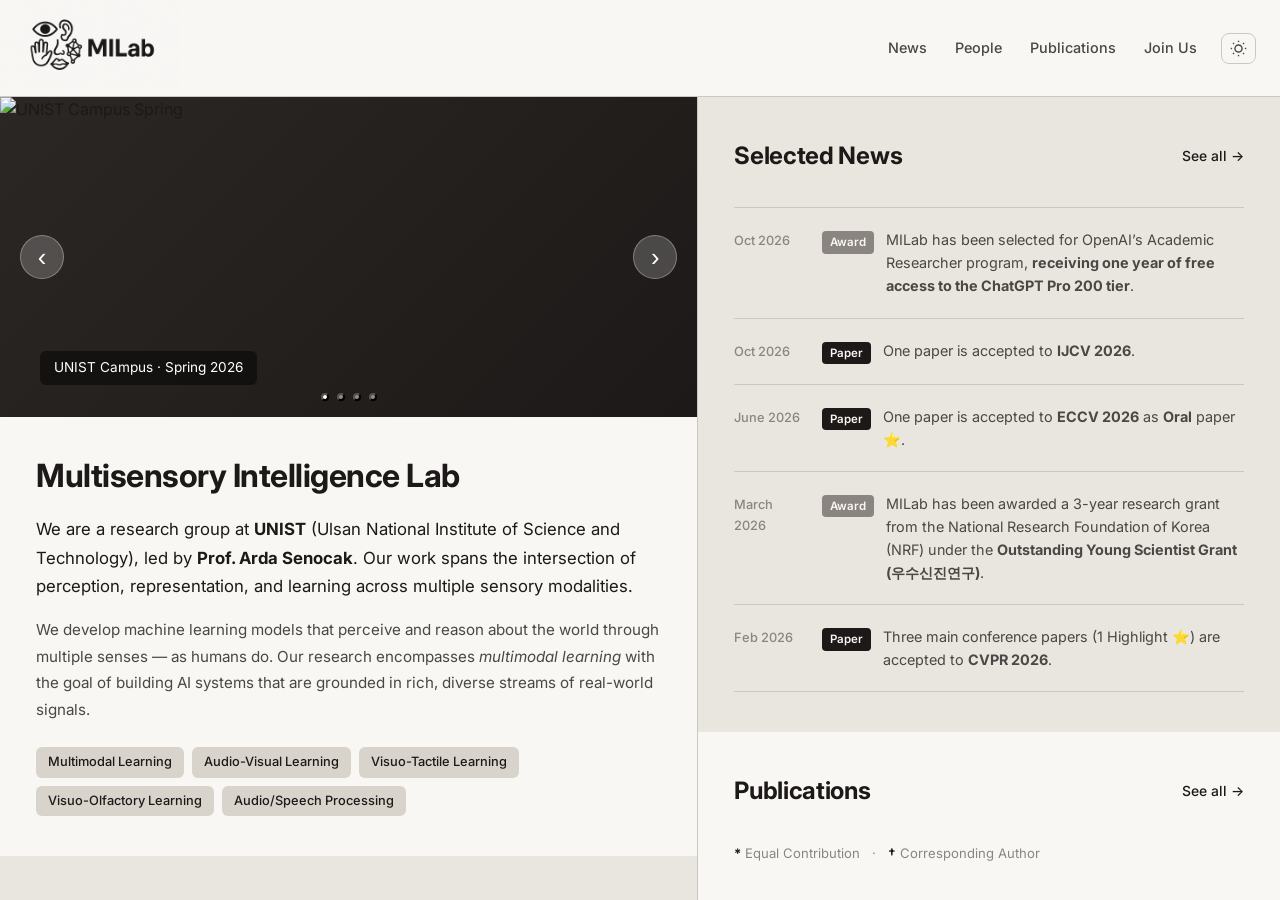
==== index.html @ 5af37956 "Update index.html" ====
<!DOCTYPE html>
<html lang="en" data-theme="light">
<head>
  <meta charset="UTF-8" />
  <meta name="viewport" content="width=device-width, initial-scale=1.0" />
  <title>Multisensory Intelligence Lab — UNIST</title>
  <meta name="description" content="Multisensory Intelligence Lab at UNIST, led by Prof. Arda Senocak. Research in multimodal learning, audio-visual modeling, and sensory data processing." />
  <link rel="stylesheet" href="assets/css/style.css" />
  <link rel="preconnect" href="https://fonts.googleapis.com" />
  <link href="https://fonts.googleapis.com/css2?family=Inter:wght@300;400;500;600;700&display=swap" rel="stylesheet" />
</head>
<body>

  <!-- ── Navigation ── -->
  <header class="navbar">
    <a href="index.html" class="nav-logo">
      <img src="imgs/MILAB.png" alt="MILab" class="nav-logo-img" />
    </a>
    <div class="nav-inner">
      <nav class="nav-links">
        <a href="news.html">News</a>
        <a href="people.html">People</a>
        <a href="publications.html">Publications</a>
        <a href="join.html">Join Us</a>
      </nav>
      <button class="theme-toggle" id="themeToggle" aria-label="Toggle theme">
        <svg class="icon-sun" xmlns="http://www.w3.org/2000/svg" viewBox="0 0 24 24" fill="none" stroke="currentColor" stroke-width="2"><circle cx="12" cy="12" r="5"/><line x1="12" y1="1" x2="12" y2="3"/><line x1="12" y1="21" x2="12" y2="23"/><line x1="4.22" y1="4.22" x2="5.64" y2="5.64"/><line x1="18.36" y1="18.36" x2="19.78" y2="19.78"/><line x1="1" y1="12" x2="3" y2="12"/><line x1="21" y1="12" x2="23" y2="12"/><line x1="4.22" y1="19.78" x2="5.64" y2="18.36"/><line x1="18.36" y1="5.64" x2="19.78" y2="4.22"/></svg>
        <svg class="icon-moon" xmlns="http://www.w3.org/2000/svg" viewBox="0 0 24 24" fill="none" stroke="currentColor" stroke-width="2"><path d="M21 12.79A9 9 0 1 1 11.21 3 7 7 0 0 0 21 12.79z"/></svg>
      </button>
      <button class="hamburger" id="hamburger" aria-label="Open menu">&#9776;</button>
    </div>
    <div class="mobile-menu" id="mobileMenu">
      <a href="news.html">News</a>
      <a href="people.html">People</a>
      <a href="publications.html">Publications</a>
      <a href="join.html">Join Us</a>
    </div>
  </header>

  <main class="split-layout">

    <!-- ══ LEFT COLUMN ══ -->
    <div class="col-left">

      <!-- ── Hero / Carousel ── -->
      <section class="hero">
        <div class="carousel" id="carousel">
          <div class="carousel-track" id="carouselTrack">
            <div class="carousel-slide" style="background: linear-gradient(135deg,#2a2724 0%,#1c1918 100%);">
              <img src="imgs/campus_spring.jpeg" alt="UNIST Campus Spring" style="width:100%;height:100%;object-fit:cover;position:absolute;top:0;left:0;" />
              <div class="slide-label">UNIST Campus · Spring 2026</div>
            </div>
            <div class="carousel-slide" style="background: linear-gradient(135deg,#2a2724 0%,#1c1918 100%);">
              <img src="imgs/2026_teacher's_day.jpg" alt="UNIST Campus Spring" style="width:100%;height:100%;object-fit:cover;position:absolute;top:0;left:0;" />
              <div class="slide-label">Teacher's Day · Spring, 2026</div>
            </div>
            <div class="carousel-slide" style="background: linear-gradient(135deg,#2a2724 0%,#1c1918 100%);">
              <img src="imgs/cvpr2026.jpeg" alt="CVPR 2026" style="width:100%;height:100%;object-fit:cover;position:absolute;top:0;left:0;" />
              <div class="slide-label">CVPR · 2026</div>
            </div>
            <div class="carousel-slide" style="background: linear-gradient(135deg,#2a2724 0%,#1c1918 100%);">
              <img src="imgs/summer lunch 2026.jpeg" alt="Summer Lunch 2026" style="width:100%;height:100%;object-fit:cover;object-position:bottom;position:absolute;top:0;left:0;" />
              <div class="slide-label">Summer Lunch · 2026</div>
            </div>
          </div>
          <button class="carousel-btn prev" id="carouselPrev" aria-label="Previous">&#8249;</button>
          <button class="carousel-btn next" id="carouselNext" aria-label="Next">&#8250;</button>
          <div class="carousel-dots" id="carouselDots"></div>
        </div>
      </section>

      <!-- ── Mission ── -->
      <section class="mission" id="about">
        <div class="col-section">
          <h1 class="mission-title">Multisensory Intelligence Lab</h1>
          <p class="mission-lead">
            We are a research group at <strong>UNIST</strong> (Ulsan National Institute of Science and Technology),
            led by <strong>Prof. Arda Senocak</strong>. Our work spans the intersection of perception,
            representation, and learning across multiple sensory modalities.
          </p>
          <p class="mission-body">
            We develop machine learning models that perceive and reason about the world through
            multiple senses — as humans do. Our research encompasses
            <em>multimodal learning</em> with the goal of building AI systems
            that are grounded in rich, diverse streams of real-world signals.
          </p>
          <div class="mission-tags">
            <span class="tag">Multimodal Learning</span>
            <span class="tag">Audio-Visual Learning</span>
            <span class="tag">Visuo-Tactile Learning</span>
            <span class="tag">Visuo-Olfactory Learning</span>
            <span class="tag">Audio/Speech Processing</span>
          </div>
        </div>
      </section>

      <!-- ── People Preview ── -->
      <section class="people-preview">
        <div class="col-section">
          <div class="section-header">
            <h2 class="section-title">People</h2>
            <a href="people.html" class="see-all">See all →</a>
          </div>
          <div class="people-grid">
            <div class="person-card">
              <div class="person-avatar"><img src="imgs/arda.jpg" alt="Arda" class="student-avatar-img"></div>
              <div class="person-card-body">
                <h4>Arda Senocak</h4>
                <p>Principal Investigator</p>
              </div>
            </div>
            <div class="person-card">
              <div class="person-avatar"><img src="imgs/yewon.jpeg" alt="Yewon Kim" class="student-avatar-img"></div>
              <div class="person-card-body">
                <h4>Yewon Kim</h4>
                <p>PhD Student</p>
              </div>
            </div>
            <div class="person-card">
              <div class="person-avatar"><img src="imgs/lsh.jpg" alt="Assan" class="student-avatar-img"></div>
              <div class="person-card-body">
                <h4>Sanghyeok Lee</h4>
                <p>Undergraduate Researcher</p>
              </div>
            </div>
            <div class="person-card">
              <div class="person-avatar"><img src="imgs/join us.png" alt="join us" class="student-avatar-img"></div>
              <div class="person-card-body">
                <h4>Is That You?</h4>
                <p>Join Us!</p>
              </div>
            </div>
          </div>
          <div class="join-box" style="margin-top:24px;">
            <h2>Join MILab</h2>
            <p>
              We are actively looking for motivated <strong>PhD/MS students</strong> and <strong>Undergraduate interns</strong>
              passionate about multimodal learning and sensory AI.
              If you are interested, please click the button below to see how to apply.
            </p>
            <a href="join.html" class="join-btn" target="_blank" rel="noopener">Join Our Lab</a>
          </div>
        </div>
      </section>

      <!-- ── Inline footer for split view ── -->
      <div class="col-footer">
        <div class="col-footer-social">
          <a href="mailto:multisensory.intelligence.lab@gmail.com" aria-label="Email" target="_blank">
            <svg xmlns="http://www.w3.org/2000/svg" viewBox="0 0 24 24" fill="none" stroke="currentColor" stroke-width="2" width="18" height="18"><rect x="2" y="4" width="20" height="16" rx="2"/><polyline points="2,4 12,14 22,4"/></svg>
          </a>
          <a href="https://github.com/unist-milab-research" aria-label="GitHub">
            <svg xmlns="http://www.w3.org/2000/svg" viewBox="0 0 24 24" fill="currentColor" width="18" height="18"><path d="M12 .297c-6.63 0-12 5.373-12 12 0 5.303 3.438 9.8 8.205 11.385.6.113.82-.258.82-.577 0-.285-.01-1.04-.015-2.04-3.338.724-4.042-1.61-4.042-1.61C4.422 18.07 3.633 17.7 3.633 17.7c-1.087-.744.084-.729.084-.729 1.205.084 1.838 1.236 1.838 1.236 1.07 1.835 2.809 1.305 3.495.998.108-.776.417-1.305.76-1.605-2.665-.3-5.466-1.332-5.466-5.93 0-1.31.465-2.38 1.235-3.22-.135-.303-.54-1.523.105-3.176 0 0 1.005-.322 3.3 1.23.96-.267 1.98-.399 3-.405 1.02.006 2.04.138 3 .405 2.28-1.552 3.285-1.23 3.285-1.23.645 1.653.24 2.873.12 3.176.765.84 1.23 1.91 1.23 3.22 0 4.61-2.805 5.625-5.475 5.92.42.36.81 1.096.81 2.22 0 1.606-.015 2.896-.015 3.286 0 .315.21.69.825.57C20.565 22.092 24 17.592 24 12.297c0-6.627-5.373-12-12-12"/></svg>
          </a>
        </div>
        <p>&copy; 2026 Multisensory Intelligence Lab, UNIST</p>
      </div>

    </div><!-- /col-left -->

    <!-- ══ RIGHT COLUMN ══ -->
    <div class="col-right">

      <!-- ── Updates ── -->
      <section class="updates" id="updates">
        <div class="col-section">
          <div class="section-header">
            <h2 class="section-title">Selected News</h2>
            <a href="news.html" class="see-all">See all →</a>
          </div>
          <div class="updates-list">
            <div class="update-item">
              <span class="update-date">Oct 2026</span>
              <div class="update-content">
                <span class="update-badge news">Award</span>
                <p>MILab has been selected for OpenAI’s Academic Researcher program, <strong>receiving one year of free access to the ChatGPT Pro 200 tier</strong>.</p>
              </div>
            </div>
            <div class="update-item">
              <span class="update-date">Oct 2026</span>
              <div class="update-content">
                <span class="update-badge">Paper</span>
                <p>One paper is accepted to <strong>IJCV 2026</strong>.</p>
              </div>
            </div>
            <div class="update-item">
              <span class="update-date">June 2026</span>
              <div class="update-content">
                <span class="update-badge">Paper</span>
                <p>One paper is accepted to <strong>ECCV 2026</strong> as <strong>Oral</strong> paper ⭐.</p>
              </div>
            </div>
            <div class="update-item">
              <span class="update-date">March 2026</span>
              <div class="update-content">
                <span class="update-badge news">Award</span>
                <p>MILab has been awarded a 3-year research grant from the National Research Foundation of Korea (NRF) under the <strong>Outstanding Young Scientist Grant (우수신진연구)</strong>.</p>
              </div>
            </div>
            <div class="update-item">
              <span class="update-date">Feb 2026</span>
              <div class="update-content">
                <span class="update-badge">Paper</span>
                <p>Three main conference papers (1 Highlight ⭐) are accepted to <strong>CVPR 2026</strong>.</p>
              </div>
            </div>
          </div>
        </div>
      </section>

      <!-- ── Publications Preview ── -->
      <section class="publications-preview" id="publications-preview">
        <div class="col-section">
          <div class="section-header">
            <h2 class="section-title">Publications</h2>
            <a href="publications.html" class="see-all">See all →</a>
          </div>
          <p class="pub-legend">
            <span class="pub-legend-symbol">*</span> Equal Contribution &nbsp;&nbsp;·&nbsp;&nbsp;
            <span class="pub-legend-symbol">†</span> Corresponding Author
          </p>
          <div class="pub-card" data-year="2026">
            <div class="pub-thumb"><img src="imgs/combined2.png" alt="Sound2Vision teaser"></div>
            <div class="pub-info">
              <h3 class="pub-title">Sound2Vision: Generating Diverse Visuals from Audio through Cross-Modal Latent Alignment</h3>
              <p class="pub-authors">Sung Bin Kim, <strong>Arda Senocak</strong>, Hyunwoo Ha, Tae-Hyun Oh</p>
              <p class="pub-venue"><strong>IJCV 2026</strong></p>
              <div class="pub-links">
                <a href="https://sound2scene.github.io/" class="pub-link">Project</a>
                <a href="https://arxiv.org/pdf/2412.06209" class="pub-link">PDF</a>
                <a href="https://github.com/kaist-ami/Sound2Scene" class="pub-link">Code</a>
              </div>
            </div>
          </div>
          <div class="pub-card" data-year="2026">
            <div class="pub-thumb"><img src="imgs/see_sniff.jpg" alt="See_Sniff teaser"></div>
            <div class="pub-info">
              <h3 class="pub-title">See & Sniff: Learning Visuo-Olfactory Representations</h3>
              <p class="pub-authors">Seongyu Kim*, Seungwoo Lee*, Hyeonggon Ryu, Joon Son Chung, <strong>Arda Senocak</strong>†</p>
              <p class="pub-venue"><strong>ECCV 2026</strong> <span class="pub-meta">Selected as Oral Paper ⭐(† Corresponding Author)</span></p>
              <div class="pub-links">
                <a href="https://mm.kaist.ac.kr/projects/SeeandSniff/" class="pub-link">Project</a>
                <a href="https://arxiv.org/abs/2606.27307" class="pub-link">PDF</a>
                <a href="https://github.com/kaistmm/SeeandSniff" class="pub-link">Code</a>
              </div>
            </div>
          </div>
          <div class="pub-card" data-year="2026">
            <div class="pub-thumb"><img src="imgs/localizeTouch.png" alt="Seeing Through Touch teaser"></div>
            <div class="pub-info">
              <h3 class="pub-title">Seeing Through Touch: Tactile-Driven Visual Localization of Material Regions</h3>
              <p class="pub-authors">Seongyu Kim, Seungwoo Lee, Hyeonggon Ryu, Joon Son Chung, <strong>Arda Senocak</strong>†</p>
              <p class="pub-venue"><strong>CVPR 2026</strong> <span class="pub-meta">(† Corresponding Author)</span></p>
              <div class="pub-links">
                <a href="https://mm.kaist.ac.kr/projects/SeeingThroughTouch/" class="pub-link">Project</a>
                <a href="https://arxiv.org/pdf/2604.11579" class="pub-link">PDF</a>
                <a href="https://github.com/kaistmm/SeeingThroughTouch" class="pub-link">Code</a>
              </div>
            </div>
          </div>
          <div class="pub-card" data-year="2026">
            <div class="pub-thumb"><img src="imgs/synthetic_ssl.png" alt="Synthetic SSL teaser"></div>
            <div class="pub-info">
              <h3 class="pub-title">How Far Can We Go With Synthetic Data for Audio-Visual Sound Source Localization?</h3>
              <p class="pub-authors"><strong>Arda Senocak*</strong>, Sooyoung Park*, Tae-Hyun Oh, Joon Son Chung</p>
              <p class="pub-venue"><strong>CVPR 2026</strong> <span class="pub-meta">Selected as Highlight Paper ⭐ (* Equal Contribution)</span></p>
              <div class="pub-links">
              </div>
            </div>
          </div>
          <div class="pub-card" data-year="2026">
            <div class="pub-thumb"><img src="imgs/avCASS.png" alt="CASS teaser"></div>
            <div class="pub-info">
              <h3 class="pub-title">Cinematic Audio Source Separation Using Visual Cues</h3>
              <p class="pub-authors">Kang Zhang*, Suyeon Lee*, <strong>Arda Senocak</strong>†, Joon Son Chung†</p>
              <p class="pub-venue"><strong>CVPR 2026</strong> <span class="pub-meta">(† Co-Corresponding Author)</span></p>
              <div class="pub-links">
                <a href="https://cass-flowmatching.github.io/" class="pub-link">Project</a>
                <a href="https://arxiv.org/pdf/2603.26113" class="pub-link">PDF</a>
                <a href="https://github.com/pantheon5100/AVCASS" class="pub-link">Code</a>
              </div>
            </div>
          </div>
        </div>
      </section>

    </div><!-- /col-right -->

  </main>

  <!-- ── Footer ── -->
  <footer class="footer">
    <div class="container">
      <div class="footer-inner">
        <div class="footer-brand">
          <img src="imgs/MILAB.png" alt="MILab" class="footer-logo-img" />
          <p>Multisensory Intelligence Lab<br>UNIST · Ulsan, South Korea</p>
        </div>
        <div class="footer-links">
          <a href="news.html">News</a>
          <a href="people.html">People</a>
          <a href="publications.html">Publications</a>
        </div>
        <div class="footer-social">
          <a href="mailto:ardasnck@unist.ac.kr" class="social-link" aria-label="Email" target="_blank">
            <svg xmlns="http://www.w3.org/2000/svg" viewBox="0 0 24 24" fill="none" stroke="currentColor" stroke-width="2" width="20" height="20"><rect x="2" y="4" width="20" height="16" rx="2"/><polyline points="2,4 12,14 22,4"/></svg>
          </a>
          <a href="https://github.com/unist-milab-research" class="social-link" aria-label="GitHub" target="_blank">
            <svg xmlns="http://www.w3.org/2000/svg" viewBox="0 0 24 24" fill="currentColor" width="20" height="20"><path d="M12 .297c-6.63 0-12 5.373-12 12 0 5.303 3.438 9.8 8.205 11.385.6.113.82-.258.82-.577 0-.285-.01-1.04-.015-2.04-3.338.724-4.042-1.61-4.042-1.61C4.422 18.07 3.633 17.7 3.633 17.7c-1.087-.744.084-.729.084-.729 1.205.084 1.838 1.236 1.838 1.236 1.07 1.835 2.809 1.305 3.495.998.108-.776.417-1.305.76-1.605-2.665-.3-5.466-1.332-5.466-5.93 0-1.31.465-2.38 1.235-3.22-.135-.303-.54-1.523.105-3.176 0 0 1.005-.322 3.3 1.23.96-.267 1.98-.399 3-.405 1.02.006 2.04.138 3 .405 2.28-1.552 3.285-1.23 3.285-1.23.645 1.653.24 2.873.12 3.176.765.84 1.23 1.91 1.23 3.22 0 4.61-2.805 5.625-5.475 5.92.42.36.81 1.096.81 2.22 0 1.606-.015 2.896-.015 3.286 0 .315.21.69.825.57C20.565 22.092 24 17.592 24 12.297c0-6.627-5.373-12-12-12"/></svg>
          </a>
        </div>
      </div>
      <p class="footer-copy">&copy; 2026 Multisensory Intelligence Lab, UNIST. All rights reserved.</p>
    </div>
  </footer>

  <script src="assets/js/main.js"></script>
</body>
</html>
---- assets/css/style.css ----
/* ── Reset & Variables ── */
*, *::before, *::after { box-sizing: border-box; margin: 0; padding: 0; }

:root {
  --bg: #F8F7F4;
  --bg-2: #f0efe9;
  --bg-3: #e8e6df;
  --border: #ccc8bf;
  --text: #1c1918;
  --text-2: #4a4744;
  --text-3: #8a8581;
  --accent: #1c1918;
  --accent-light: #e0dcd4;
  --accent-2: #3a3734;
  --tag-bg: #d8d4cc;
  --tag-color: #1c1918;
  --card-bg: #F8F7F4;
  --shadow: 0 2px 12px rgba(28,25,24,0.07);
  --shadow-hover: 0 8px 32px rgba(28,25,24,0.14);
  --radius: 12px;
  --nav-height: 96px;
  --font: 'Inter', system-ui, -apple-system, sans-serif;
}

[data-theme="dark"] {
  --bg: #1a1816;
  --bg-2: #211f1c;
  --bg-3: #282522;
  --border: #3a3734;
  --text: #efebe3;
  --text-2: #b8b4ac;
  --text-3: #7a7672;
  --accent: #efebe3;
  --accent-light: #2a2724;
  --accent-2: #ccc8bf;
  --tag-bg: #2a2724;
  --tag-color: #efebe3;
  --card-bg: #211f1c;
  --shadow: 0 2px 12px rgba(0,0,0,0.35);
  --shadow-hover: 0 8px 32px rgba(0,0,0,0.55);
}

html { scroll-behavior: smooth; height: 100%; }

body {
  font-family: var(--font);
  background: var(--bg);
  color: var(--text);
  line-height: 1.6;
  transition: background 0.25s, color 0.25s;
  height: 100%;
  display: flex;
  flex-direction: column;
  overflow: hidden;
}

a { color: var(--accent); text-decoration: none; transition: opacity 0.15s; }
a:hover { opacity: 0.75; }

.container {
  max-width: 1100px;
  margin: 0 auto;
  padding: 0 24px;
}

/* ── Navbar ── */
.navbar {
  position: sticky;
  top: 0;
  z-index: 100;
  border-bottom: 1px solid var(--border);
  backdrop-filter: blur(12px);
  background: color-mix(in srgb, var(--bg) 85%, transparent);
}

.nav-logo {
  position: absolute;
  top: 0;
  left: 0;
  display: block;
  line-height: 0;
}

.nav-logo-img {
  height: 90px;
  width: auto;
  display: block;
}

.nav-inner {
  height: var(--nav-height);
  display: flex;
  align-items: center;
  justify-content: flex-end;
  padding: 0 24px;
  gap: 24px;
}

/* Invert logo to white on dark background */
[data-theme="dark"] .nav-logo-img,
[data-theme="dark"] .footer-logo-img {
  filter: invert(1);
}

.footer-logo-img {
  height: 28px;
  width: auto;
  display: block;
  margin-bottom: 8px;
}

.logo-accent {
  color: var(--accent);
}

.nav-links {
  display: flex;
  gap: 28px;
  align-items: center;
}

.nav-links a {
  color: var(--text-2);
  font-size: 0.9rem;
  font-weight: 500;
}

.nav-links a:hover { color: var(--text); opacity: 1; }

.theme-toggle {
  background: none;
  border: 1px solid var(--border);
  border-radius: 8px;
  padding: 6px 8px;
  cursor: pointer;
  color: var(--text-2);
  display: flex;
  align-items: center;
  transition: background 0.15s, border-color 0.15s;
}

.theme-toggle:hover { background: var(--bg-2); }

.theme-toggle svg { width: 17px; height: 17px; }

[data-theme="light"] .icon-moon { display: none; }
[data-theme="dark"] .icon-sun { display: none; }

.hamburger {
  display: none;
  background: none;
  border: none;
  font-size: 1.5rem;
  color: var(--text);
  cursor: pointer;
  margin-left: auto;
}

.mobile-menu {
  display: none;
  flex-direction: column;
  padding: 12px 24px 16px;
  border-top: 1px solid var(--border);
  background: var(--bg);
}

.mobile-menu.open { display: flex; }
.mobile-menu a { padding: 10px 0; color: var(--text-2); font-size: 0.95rem; }

/* ── Split Layout ── */
.split-layout {
  display: grid;
  grid-template-columns: 1.2fr 1fr;
  flex: 1;
  min-height: 0;
  overflow: hidden;
}

.col-left {
  overflow-y: auto;
  height: 100%;
  background: var(--bg);
  border-right: 1px solid var(--border);
}

.col-right {
  overflow-y: auto;
  height: 100%;
  background: var(--bg-2);
}

.col-section {
  padding: 40px 36px;
}

/* ── Hero Carousel ── */
.hero { width: 100%; overflow: hidden; position: relative; }

.carousel {
  position: relative;
  height: 320px;
  overflow: hidden;
}
.carousel-slide img {
  width: 100%;
  height: 100%;
  object-fit: cover; /* 핵심! */
  display: block;
}

.carousel-track {
  display: flex;
  height: 100%;
  transition: transform 0.5s cubic-bezier(0.4, 0, 0.2, 1);
}

.carousel-slide {
  min-width: 100%;
  height: 100%;
  position: relative;
  display: flex;
  align-items: flex-end;
  padding: 32px 40px;
}

.slide-label {
  background: rgba(0,0,0,0.45);
  color: #fff;
  padding: 6px 14px;
  border-radius: 6px;
  font-size: 0.85rem;
  backdrop-filter: blur(4px);
}

.carousel-btn {
  position: absolute;
  top: 50%;
  transform: translateY(-50%);
  background: rgba(255,255,255,0.2);
  border: 1px solid rgba(255,255,255,0.3);
  color: #fff;
  font-size: 1.6rem;
  width: 44px;
  height: 44px;
  border-radius: 50%;
  cursor: pointer;
  display: flex;
  align-items: center;
  justify-content: center;
  backdrop-filter: blur(4px);
  transition: background 0.15s;
}

.carousel-btn:hover { background: rgba(255,255,255,0.35); }
.carousel-btn.prev { left: 20px; }
.carousel-btn.next { right: 20px; }

.carousel-dots {
  position: absolute;
  bottom: 16px;
  left: 50%;
  transform: translateX(-50%);
  display: flex;
  gap: 8px;
}

.dot {
  width: 8px;
  height: 8px;
  border-radius: 50%;
  background: rgba(255,255,255,0.5);
  cursor: pointer;
  transition: background 0.2s;
}

.dot.active { background: #fff; }

/* ── Mission ── */
.mission {
  background: var(--bg);
}

.mission-grid {
  display: grid;
  grid-template-columns: 1fr 320px;
  gap: 64px;
  align-items: start;
}

.mission-title {
  font-size: 2rem;
  font-weight: 700;
  line-height: 1.2;
  margin-bottom: 20px;
  letter-spacing: -0.5px;
}

.mission-lead {
  font-size: 1.05rem;
  color: var(--text);
  margin-bottom: 16px;
  line-height: 1.7;
}

.mission-body {
  font-size: 0.95rem;
  color: var(--text-2);
  line-height: 1.75;
  margin-bottom: 24px;
}

.mission-tags {
  display: flex;
  flex-wrap: wrap;
  gap: 8px;
}

.tag {
  background: var(--tag-bg);
  color: var(--tag-color);
  border-radius: 6px;
  padding: 5px 12px;
  font-size: 0.8rem;
  font-weight: 500;
}

.pi-card {
  background: var(--card-bg);
  border: 1px solid var(--border);
  border-radius: var(--radius);
  padding: 28px;
  box-shadow: var(--shadow);
  display: flex;
  gap: 20px;
  align-items: flex-start;
}

.pi-avatar {
  width: 60px;
  height: 60px;
  border-radius: 50%;
  background: var(--text);
  color: var(--bg);
  display: flex;
  align-items: center;
  justify-content: center;
  font-weight: 700;
  font-size: 1.1rem;
  flex-shrink: 0;
}

.pi-info h3 { font-size: 1rem; font-weight: 600; margin-bottom: 4px; }

.pi-title { font-size: 0.82rem; color: var(--accent); font-weight: 500; margin-bottom: 2px; }
.pi-affil { font-size: 0.8rem; color: var(--text-3); margin-bottom: 14px; }

.pi-links { display: flex; flex-wrap: wrap; gap: 8px; }
.pi-link {
  font-size: 0.78rem;
  font-weight: 500;
  color: var(--accent);
  border: 1px solid var(--border);
  border-radius: 5px;
  padding: 3px 10px;
}
.pi-link:hover { background: var(--accent-light); opacity: 1; }

/* ── Sections common ── */
.section-title {
  font-size: 1.5rem;
  font-weight: 700;
  letter-spacing: -0.3px;
  margin-bottom: 32px;
}

.section-header {
  display: flex;
  align-items: center;
  justify-content: space-between;
  margin-bottom: 32px;
}

.section-header .section-title { margin-bottom: 0; }

.see-all {
  font-size: 0.87rem;
  font-weight: 500;
  color: var(--accent);
}

/* ── Research Areas ── */
.research-areas {
  background: var(--bg-2);
}

.areas-grid {
  display: grid;
  grid-template-columns: 1fr;
  gap: 16px;
}

.area-card {
  background: var(--card-bg);
  border: 1px solid var(--border);
  border-radius: var(--radius);
  padding: 28px;
  box-shadow: var(--shadow);
  transition: box-shadow 0.2s, transform 0.2s;
}

.area-card:hover {
  box-shadow: var(--shadow-hover);
  transform: translateY(-2px);
}

.area-icon {
  width: 48px;
  height: 48px;
  color: var(--accent);
  margin-bottom: 16px;
}

.area-card h3 {
  font-size: 1rem;
  font-weight: 600;
  margin-bottom: 10px;
}

.area-card p {
  font-size: 0.875rem;
  color: var(--text-2);
  line-height: 1.65;
}

/* ── Updates ── */
.updates {
  background: var(--bg-3);
}

.updates-list { display: flex; flex-direction: column; gap: 0; }

.update-item {
  display: flex;
  gap: 20px;
  align-items: flex-start;
  padding: 20px 0;
  border-bottom: 1px solid var(--border);
}

.update-item:first-child { border-top: 1px solid var(--border); }

.update-date {
  font-size: 0.8rem;
  color: var(--text-3);
  font-weight: 500;
  min-width: 68px;
  padding-top: 3px;
}

.update-content { display: flex; align-items: flex-start; gap: 12px; }

.update-badge {
  display: inline-block;
  background: var(--text);
  color: var(--bg);
  font-size: 0.72rem;
  font-weight: 600;
  padding: 2px 8px;
  border-radius: 4px;
  flex-shrink: 0;
  margin-top: 3px;
}

.update-badge.accepted { background: var(--text-2); }
.update-badge.news { background: var(--text-3); }

.update-content p {
  font-size: 0.9rem;
  color: var(--text-2);
  line-height: 1.6;
}

/* ── Projects ── */
.projects {
  background: var(--bg);
}

.projects-grid {
  display: grid;
  grid-template-columns: 1fr;
  gap: 16px;
}

.project-card {
  background: var(--card-bg);
  border: 1px solid var(--border);
  border-radius: var(--radius);
  overflow: hidden;
  box-shadow: var(--shadow);
  transition: box-shadow 0.2s, transform 0.2s;
}

.project-card:hover {
  box-shadow: var(--shadow-hover);
  transform: translateY(-2px);
}

.project-thumb {
  height: 120px;
  display: flex;
  align-items: center;
  justify-content: center;
}

.project-thumb-label {
  color: rgba(255,255,255,0.9);
  font-size: 1.2rem;
  font-weight: 700;
  letter-spacing: 1px;
}

.project-info { padding: 20px; }

.project-info h3 {
  font-size: 0.95rem;
  font-weight: 600;
  margin-bottom: 8px;
  line-height: 1.4;
}

.project-info p {
  font-size: 0.83rem;
  color: var(--text-2);
  line-height: 1.6;
  margin-bottom: 14px;
}

.project-tags { display: flex; flex-wrap: wrap; gap: 6px; }

.ptag {
  background: var(--bg-3);
  color: var(--text-3);
  border-radius: 4px;
  padding: 2px 8px;
  font-size: 0.75rem;
  font-weight: 500;
}

/* ── People Preview ── */
.people-preview {
  background: var(--bg-3);
}

.people-grid {
  display: grid;
  grid-template-columns: repeat(4, 1fr);
  gap: 10px;
}

.person-card {
  text-align: center;
  padding: 0;
  background: var(--card-bg);
  border: 1px solid var(--border);
  border-radius: var(--radius);
  box-shadow: var(--shadow);
  transition: box-shadow 0.2s, transform 0.2s;
  overflow: hidden;
}

.person-card:hover {
  box-shadow: var(--shadow-hover);
  transform: translateY(-2px);
}

.person-avatar {
  width: 100%;
  aspect-ratio: 1 / 1;
  border-radius: 0;
  background: var(--bg-3);
  border-bottom: 1px solid var(--border);
  color: var(--text-3);
  font-weight: 700;
  font-size: 1.2rem;
  display: flex;
  align-items: center;
  justify-content: center;
  overflow: hidden;
}

.person-avatar img {
  width: 100%;
  height: 100%;
  object-fit: cover;
}

.person-card-body {
  padding: 10px 8px 12px;
}

.person-card h4 { font-size: 0.80rem; font-weight: 600; margin-bottom: 3px; }
.person-card p { font-size: 0.70rem; color: var(--text-3); }

.join-card a {
  display: block;
  color: inherit;
  text-decoration: none;
}

.join-card .join-icon {
  width: 100%;
  aspect-ratio: 1 / 1;
  border-radius: 0;
  background: var(--bg-3);
  border-bottom: 2px dashed var(--border);
  color: var(--accent);
  font-size: 2rem;
  font-weight: 300;
  display: flex;
  align-items: center;
  justify-content: center;
}

.join-card h4 { color: var(--accent); font-size: 0.88rem; font-weight: 600; margin-bottom: 4px; }

/* ── Join Section (main page) ── */
.join-section-inline {
  padding: 0 36px 40px;
}

.join-box {
  background: var(--accent-light);
  border: 1px solid color-mix(in srgb, var(--accent) 30%, transparent);
  border-radius: var(--radius);
  padding: 36px 40px;
  text-align: center;
}

.join-box h2 { font-size: 1.3rem; font-weight: 700; margin-bottom: 14px; }
.join-box p { font-size: 0.9rem; color: var(--text-2); max-width: 560px; margin: 0 auto 24px; line-height: 1.7; }

.join-btn {
  display: inline-block;
  background: var(--accent);
  color: var(--bg);
  padding: 10px 28px;
  border-radius: 8px;
  font-size: 0.9rem;
  font-weight: 600;
  transition: opacity 0.15s;
}

.join-btn:hover { opacity: 0.85; }

/* ── Publications Preview (right column) ── */
.publications-preview {
  background: var(--bg);
}

.pub-card {
  display: flex;
  flex-direction: row;
  gap: 20px;
  padding: 20px 0;
  border-bottom: 1px solid var(--border);
  align-items: center;
}

.pub-thumb {
  width: 200px;
  height: 130px;
  border-radius: 8px;
  flex-shrink: 0;
  display: flex;
  align-items: center;
  justify-content: center;
  background: var(--bg);
  overflow: hidden;
  color: var(--text-3);
  font-size: 0.8rem;
}

.pub-thumb img {
  display: block;
  width: 100%;
  height: 100%;
  object-fit: contain;
}

.pub-title {
  font-size: 0.95rem;
  font-weight: 600;
  margin-bottom: 5px;
  line-height: 1.45;
}

.pub-authors {
  font-size: 0.83rem;
  color: var(--text-2);
  margin-bottom: 3px;
}

.pub-venue {
  font-size: 0.83rem;
  color: var(--text-3);
  margin-bottom: 10px;
}

.pub-legend {
  font-size: 0.82rem;
  color: var(--text-3);
  margin-bottom: 12px;
}

.pub-legend-symbol {
  color: var(--accent);
  font-weight: 700;
}

.pub-meta {
  font-size: 0.80rem;
  color: #e53e3e;
  margin-left: 4px;
}

.pub-links { display: flex; gap: 8px; }

.pub-link {
  font-size: 0.78rem;
  font-weight: 500;
  color: var(--accent);
  border: 1px solid var(--border);
  border-radius: 5px;
  padding: 2px 10px;
  transition: background 0.15s;
}

.pub-link:hover { background: var(--accent-light); opacity: 1; }

/* ── Inline col-footer (split view) ── */
.col-footer {
  padding: 24px 36px 32px;
  border-top: 1px solid var(--border);
  display: flex;
  align-items: center;
  gap: 16px;
}

.col-footer p {
  font-size: 0.78rem;
  color: var(--text-3);
}

.col-footer-social {
  display: flex;
  gap: 12px;
  margin-left: auto;
}

.col-footer-social a {
  color: var(--text-3);
  transition: color 0.15s;
}

.col-footer-social a:hover {
  color: var(--accent);
  opacity: 1;
}

/* ── Footer ── */
.footer {
  display: none; /* hidden in split-screen desktop mode */
  background: var(--bg-2);
  border-top: 1px solid var(--border);
  padding: 48px 0 24px;
}

.footer-inner {
  display: flex;
  gap: 48px;
  align-items: flex-start;
  margin-bottom: 32px;
  flex-wrap: wrap;
}

.footer-brand .nav-logo {
  display: inline-block;
  font-size: 1.1rem;
  font-weight: 700;
  color: var(--text);
  margin-bottom: 8px;
}

.footer-brand p {
  font-size: 0.82rem;
  color: var(--text-3);
  line-height: 1.6;
}

.footer-links {
  display: flex;
  flex-direction: column;
  gap: 8px;
  margin-left: auto;
}

.footer-links a { font-size: 0.85rem; color: var(--text-2); }

.footer-social { display: flex; gap: 16px; align-items: center; }

.social-link { color: var(--text-3); transition: color 0.15s; }
.social-link:hover { color: var(--accent); opacity: 1; }

.footer-copy {
  font-size: 0.78rem;
  color: var(--text-3);
  text-align: center;
  padding-top: 24px;
  border-top: 1px solid var(--border);
}

/* ── Responsive ── */
@media (max-width: 900px) {
  /* Collapse split layout to single column */
  body { height: auto; overflow: auto; }
  .footer { display: block; }
  .split-layout {
    display: flex;
    flex-direction: column;
    height: auto;
    overflow: visible;
  }
  .col-left, .col-right {
    display: contents;
  }
  /* Mobile section order: about → updates → publications → people */
  .hero               { order: 1; }
  .mission            { order: 2; }
  .updates            { order: 3; border-top: 1px solid var(--border); }
  .publications-preview { order: 4; border-top: 1px solid var(--border); }
  .people-preview     { order: 5; border-top: 1px solid var(--border); }
  .col-footer         { order: 6; border-top: 1px solid var(--border); }
  .areas-grid { grid-template-columns: repeat(3, 1fr); }
  .projects-grid { grid-template-columns: 1fr 1fr; }
  .people-grid { grid-template-columns: repeat(2, 1fr); }
}

@media (max-width: 640px) {
  .nav-links { display: none; }
  .hamburger { display: block; }
  .carousel { height: 220px; }
  .mission-title { font-size: 1.5rem; }
  .col-section { padding: 28px 20px; }
  .areas-grid { grid-template-columns: 1fr; }
  .projects-grid { grid-template-columns: 1fr; }
  .people-grid { grid-template-columns: repeat(2, 1fr); }
  .footer-inner { flex-direction: column; gap: 24px; }
  .footer-links { margin-left: 0; flex-direction: row; flex-wrap: wrap; gap: 12px; }
}
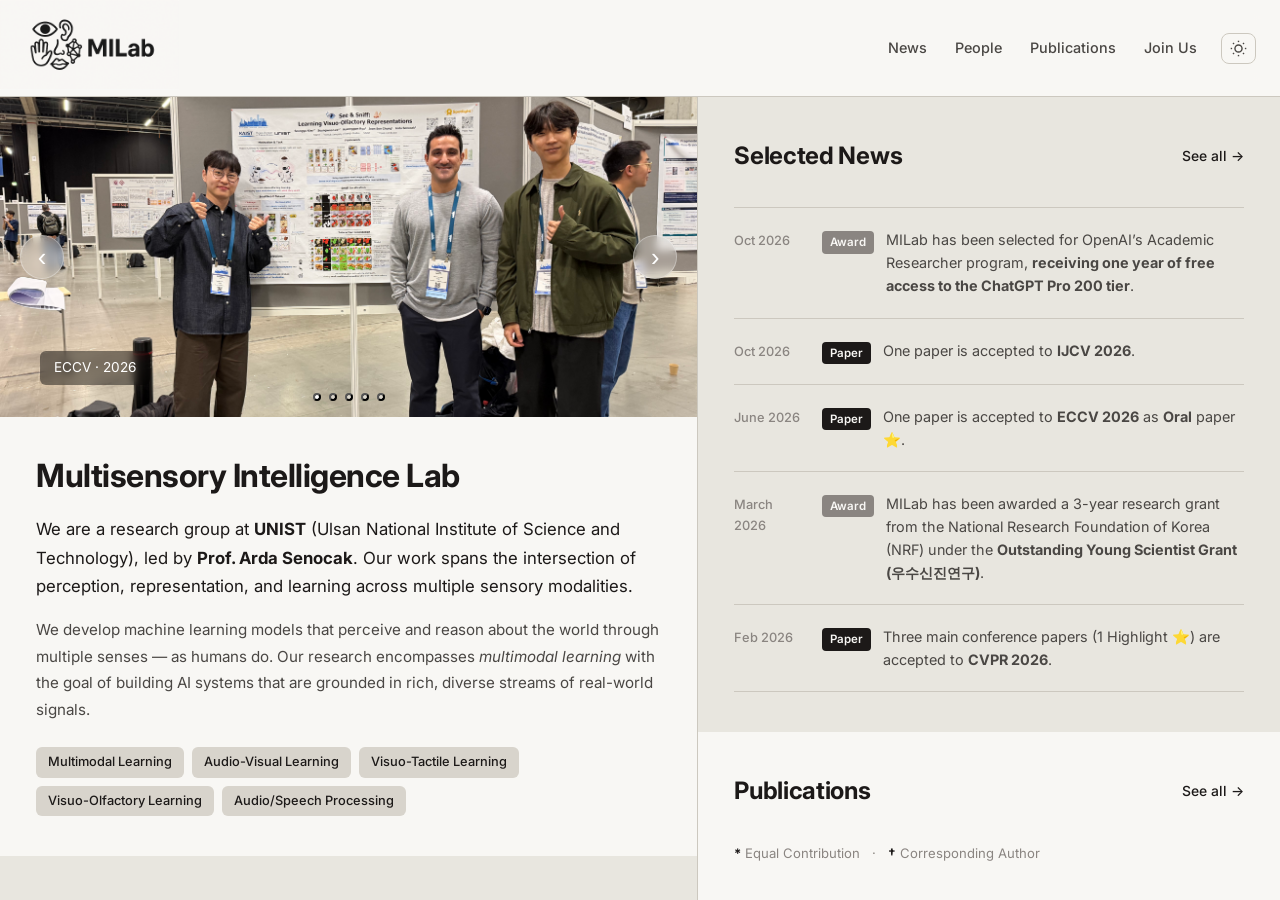
==== commit e56c0992: "Update index.html" ====
--- a/index.html
+++ b/index.html
@@ -47,6 +47,10 @@
         <div class="carousel" id="carousel">
           <div class="carousel-track" id="carouselTrack">
             <div class="carousel-slide" style="background: linear-gradient(135deg,#2a2724 0%,#1c1918 100%);">
+              <img src="imgs/ECCV_2026.jpeg" alt="ECCV 2026" style="width:100%;height:100%;object-fit:cover;position:absolute;top:0;left:0;" />
+              <div class="slide-label">ECCV · 2026</div>
+            </div>
+            <div class="carousel-slide" style="background: linear-gradient(135deg,#2a2724 0%,#1c1918 100%);">
               <img src="imgs/campus_spring.jpeg" alt="UNIST Campus Spring" style="width:100%;height:100%;object-fit:cover;position:absolute;top:0;left:0;" />
               <div class="slide-label">UNIST Campus · Spring 2026</div>
             </div>
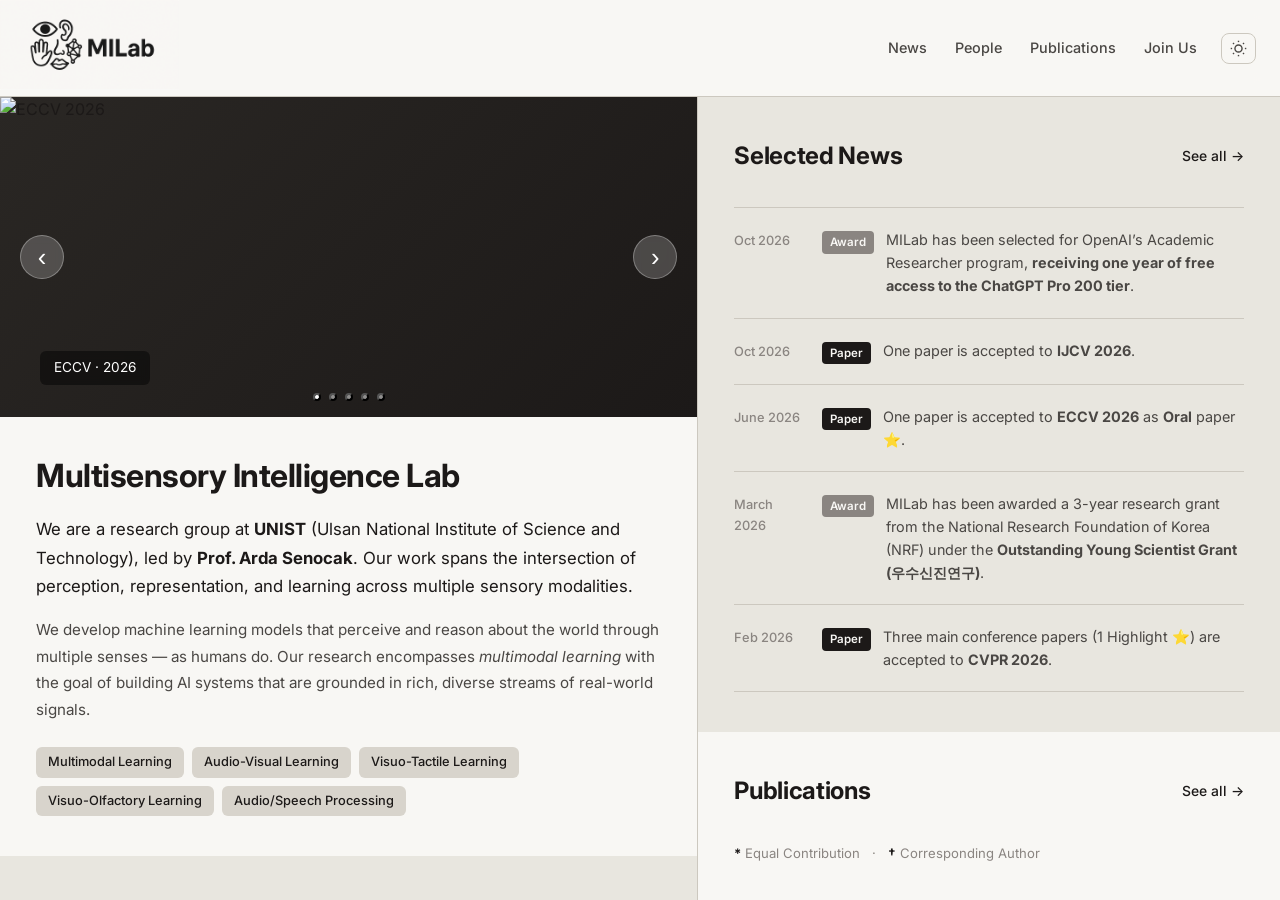
==== commit 89acbcb3: "Update index.html" ====
--- a/index.html
+++ b/index.html
@@ -47,7 +47,7 @@
         <div class="carousel" id="carousel">
           <div class="carousel-track" id="carouselTrack">
             <div class="carousel-slide" style="background: linear-gradient(135deg,#2a2724 0%,#1c1918 100%);">
-              <img src="imgs/ECCV_2026.jpeg" alt="ECCV 2026" style="width:100%;height:100%;object-fit:cover;position:absolute;top:0;left:0;" />
+              <img src="imgs/eccv_malmo_2026.jpeg" alt="ECCV 2026" style="width:100%;height:100%;object-fit:cover;position:absolute;top:0;left:0;" />
               <div class="slide-label">ECCV · 2026</div>
             </div>
             <div class="carousel-slide" style="background: linear-gradient(135deg,#2a2724 0%,#1c1918 100%);">
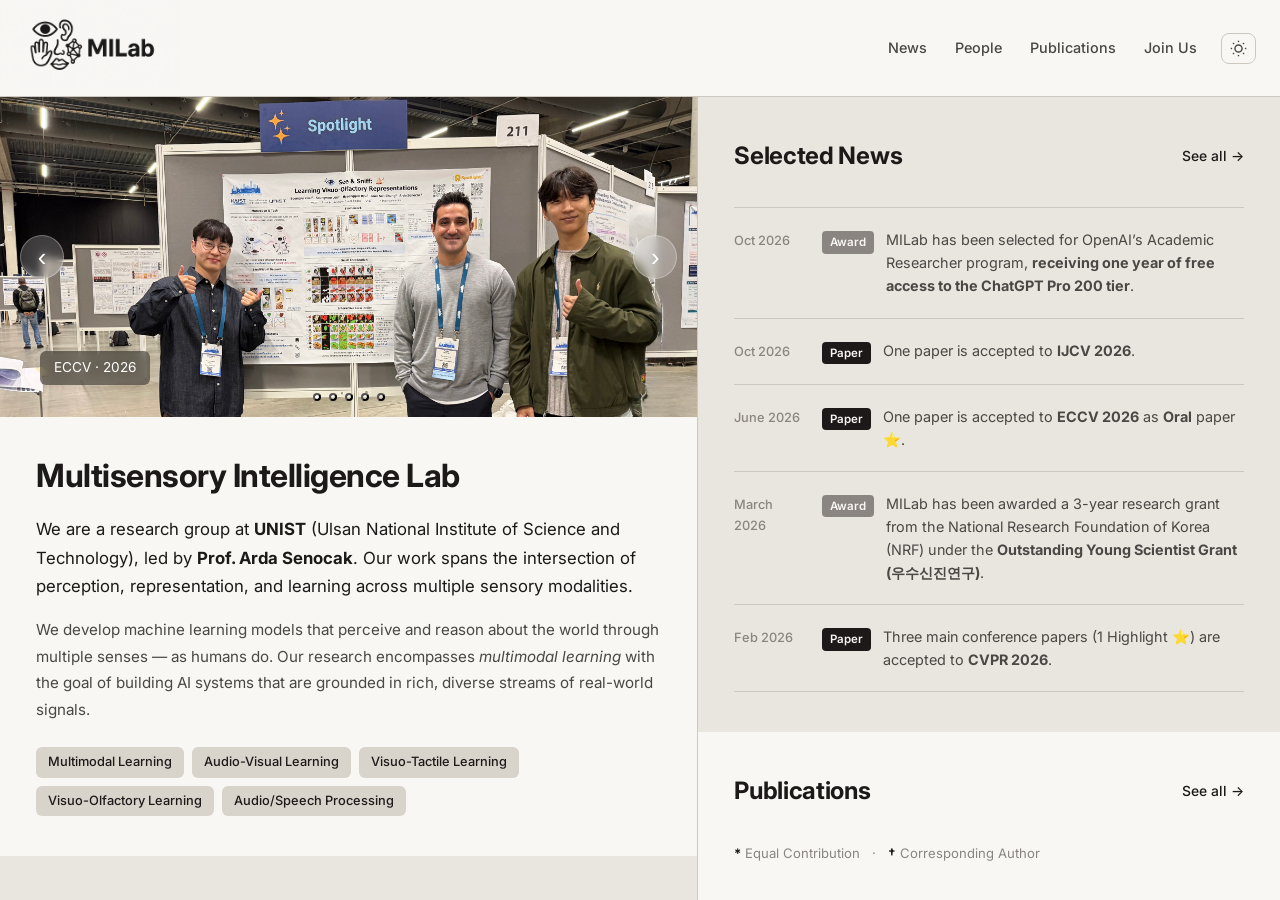
==== commit 2b42c6c7: "Update index.html" ====
--- a/index.html
+++ b/index.html
@@ -121,10 +121,17 @@
               </div>
             </div>
             <div class="person-card">
-              <div class="person-avatar"><img src="imgs/lsh.jpg" alt="Assan" class="student-avatar-img"></div>
+              <div class="person-avatar"><img src="imgs/lsh.jpg" alt="Sanghyeok" class="student-avatar-img"></div>
               <div class="person-card-body">
                 <h4>Sanghyeok Lee</h4>
-                <p>Undergraduate Researcher</p>
+                <p>Researcher</p>
+              </div>
+            </div>
+            <div class="person-card">
+              <div class="person-avatar"><img src="imgs/jimmy.jpeg" alt="Jimmy" class="student-avatar-img"></div>
+              <div class="person-card-body">
+                <h4>Chuong (Jimmy) Tran</h4>
+                <p>Undergraduate Intern</p>
               </div>
             </div>
             <div class="person-card">
